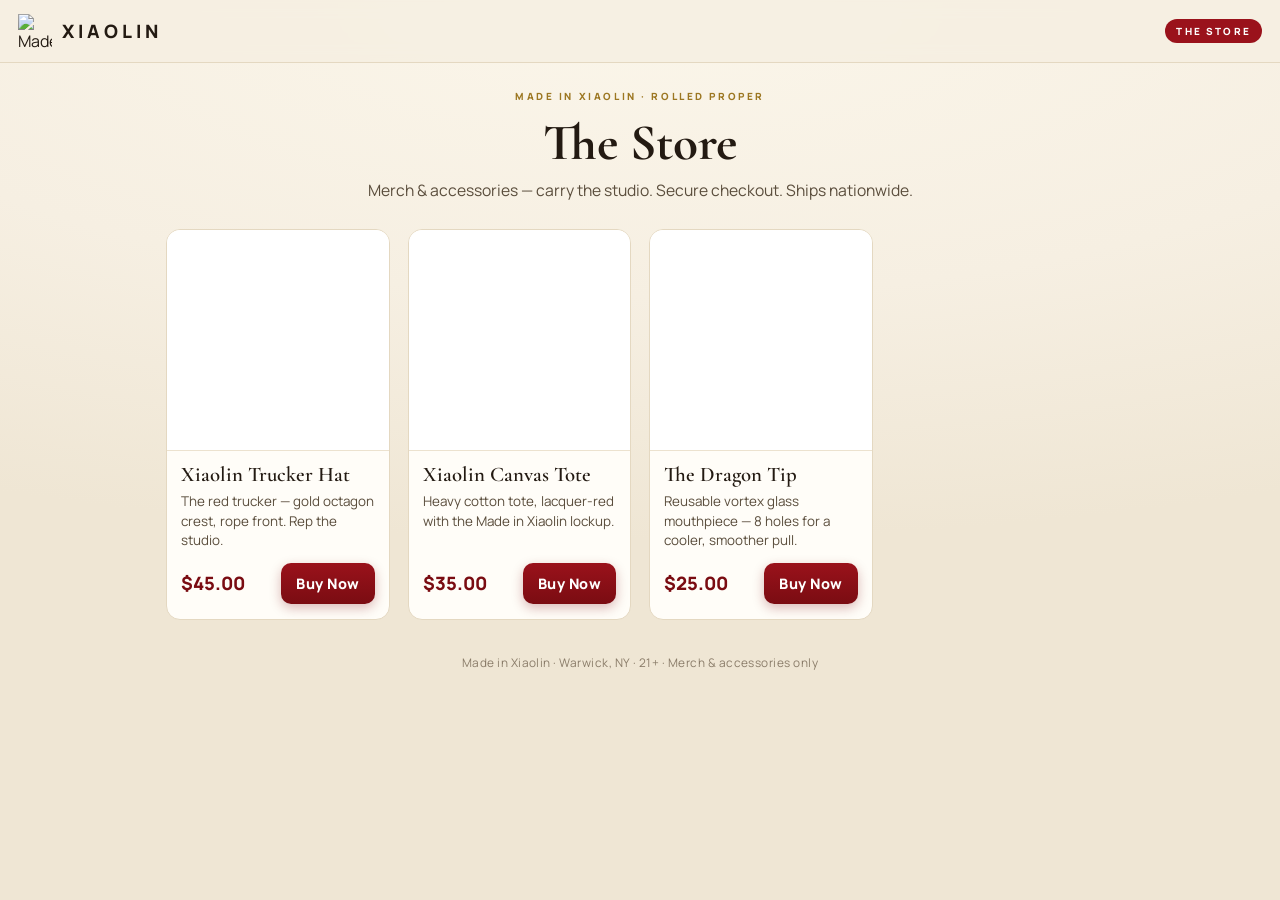
==== store/index.html @ 14940326 "Add the Xiaolin Store at /store + hub tile - store/ : storefront (image/price/desc/Buy Now), Echelon" ====
<!doctype html>
<html lang="en">
<head>
<meta charset="utf-8">
<meta name="viewport" content="width=device-width, initial-scale=1, viewport-fit=cover">
<title>Made in Xiaolin — Store</title>
<meta name="description" content="The Made in Xiaolin store — merch & accessories. Rolled Proper.">
<meta name="theme-color" content="#7a0c12">
<meta property="og:title" content="Made in Xiaolin — Store">
<meta property="og:description" content="Merch & accessories. Rolled Proper.">
<meta property="og:url" content="https://xiaolin.cannacrypted.com/store/">
<link rel="preconnect" href="https://fonts.googleapis.com">
<link rel="preconnect" href="https://fonts.gstatic.com" crossorigin>
<link href="https://fonts.googleapis.com/css2?family=Cormorant+Garamond:wght@500;600;700&family=Manrope:wght@400;500;600;700;800&display=swap" rel="stylesheet">
<link rel="stylesheet" href="store.css">
</head>
<body>
<header class="topbar">
  <a class="brand" href="/store/">
    <img src="https://xiaolinbudtender.cannacrypted.com/img/xiaolin-logo.png" alt="Made in Xiaolin">
    <span class="nm">XIAOLIN</span>
  </a>
  <span class="tag">The Store</span>
</header>

<main id="shop">
  <div class="hero">
    <div class="kicker">Made in Xiaolin · Rolled Proper</div>
    <h1>The Store</h1>
    <p class="sub">Merch &amp; accessories — carry the studio. Secure checkout. Ships nationwide.</p>
  </div>
  <div id="grid" class="grid"><div class="loading">Loading the store…</div></div>
</main>

<div class="foot">Made in Xiaolin · Warwick, NY · 21+ · Merch &amp; accessories only</div>

<!-- checkout overlay -->
<div id="checkout" class="overlay hidden">
  <div class="sheet">
    <button class="x" onclick="closeCheckout()" aria-label="Close">✕</button>
    <div id="co-body"></div>
  </div>
</div>

<script src="store.js"></script>
</body>
</html>
---- store/store.css ----
:root{
  --parch:#f6efe2; --parch-2:#efe6d4; --ink:#231a12; --ink-soft:#5a4d3c; --mute:#8a7c69;
  --red:#9a121b; --red-deep:#7a0c12; --gold:#c79a3a; --gold-deep:#9c7722; --gold-soft:#e3c987;
  --card:#fffdf8; --line:#e4d8c1; --line-soft:#ece2cf; --good:#2e7d4f;
  --serif:"Cormorant Garamond",Georgia,serif; --sans:"Manrope",system-ui,sans-serif;
}
*{box-sizing:border-box}
html{-webkit-text-size-adjust:100%}
body{margin:0;font-family:var(--sans);color:var(--ink);
  background:radial-gradient(120% 60% at 50% 0%, #fbf6ea 0%, var(--parch) 55%, var(--parch-2) 100%);
  min-height:100dvh;padding-bottom:env(safe-area-inset-bottom)}
img{max-width:100%}
a{color:inherit}

.topbar{display:flex;align-items:center;justify-content:space-between;gap:12px;
  padding:14px 18px;border-bottom:1px solid var(--line);position:sticky;top:0;z-index:5;
  background:rgba(246,239,226,.92);backdrop-filter:blur(8px)}
.brand{display:flex;align-items:center;gap:10px;text-decoration:none}
.brand img{width:34px;height:34px;object-fit:contain}
.brand .nm{font-weight:800;letter-spacing:.22em;font-size:1.15rem;color:var(--ink)}
.topbar .tag{font-size:.62rem;letter-spacing:.22em;text-transform:uppercase;font-weight:800;
  color:#fff;background:var(--red);padding:5px 11px;border-radius:100px}

.hero{max-width:980px;margin:0 auto;padding:26px 18px 8px;text-align:center}
.hero .kicker{font-size:.62rem;letter-spacing:.26em;text-transform:uppercase;font-weight:800;color:var(--gold-deep)}
.hero h1{font-family:var(--serif);font-weight:700;font-size:clamp(2.2rem,8vw,3.2rem);margin:.18em 0 .1em}
.hero .sub{color:var(--ink-soft);max-width:560px;margin:0 auto;font-size:.98rem;line-height:1.5}

.grid{max-width:980px;margin:18px auto 8px;padding:0 16px;display:grid;
  grid-template-columns:repeat(auto-fill,minmax(220px,1fr));gap:18px}
.loading{grid-column:1/-1;text-align:center;color:var(--mute);padding:40px 0}
.card{background:var(--card);border:1px solid var(--line);border-radius:14px;overflow:hidden;
  display:flex;flex-direction:column;transition:transform .15s,box-shadow .15s}
.card:hover{transform:translateY(-3px);box-shadow:0 12px 28px rgba(122,12,18,.12)}
.card .pic{aspect-ratio:1/1;background:#fff;display:flex;align-items:center;justify-content:center;
  border-bottom:1px solid var(--line-soft);padding:14px}
.card .pic img{width:100%;height:100%;object-fit:contain;filter:drop-shadow(0 6px 14px rgba(90,8,14,.16))}
.card .body{padding:13px 14px 15px;display:flex;flex-direction:column;flex:1}
.card .nm{font-family:var(--serif);font-size:1.3rem;font-weight:600;line-height:1.1}
.card .desc{color:var(--ink-soft);font-size:.84rem;line-height:1.45;margin:5px 0 12px;flex:1}
.card .row{display:flex;align-items:center;justify-content:space-between;gap:10px}
.card .price{font-weight:800;font-size:1.15rem;color:var(--red-deep)}
.btn{font-family:var(--sans);font-weight:800;letter-spacing:.03em;border:0;border-radius:10px;
  cursor:pointer;padding:11px 15px;font-size:.9rem;background:linear-gradient(180deg,var(--red),var(--red-deep));
  color:#fff;box-shadow:0 4px 12px rgba(122,12,18,.28);transition:transform .12s,box-shadow .12s}
.btn:hover{transform:translateY(-1px);box-shadow:0 7px 18px rgba(122,12,18,.34)}
.btn:active{transform:translateY(0)}
.btn:disabled{opacity:.5;cursor:not-allowed;transform:none}
.btn.gold{background:linear-gradient(180deg,#e7c265,var(--gold-deep));color:#2a1d00;box-shadow:0 4px 12px rgba(156,119,34,.3)}
.btn.ghost{background:transparent;color:var(--ink-soft);box-shadow:none;border:1px solid var(--line)}
.btn.block{width:100%}
.sold{font-size:.74rem;color:var(--mute);font-weight:700;text-transform:uppercase;letter-spacing:.1em}

.foot{text-align:center;color:var(--mute);font-size:.74rem;padding:26px 16px 30px;letter-spacing:.04em}

/* checkout overlay */
.overlay{position:fixed;inset:0;z-index:50;background:rgba(35,26,18,.55);backdrop-filter:blur(3px);
  display:flex;align-items:flex-end;justify-content:center}
.overlay.hidden{display:none}
.sheet{background:var(--parch);width:100%;max-width:480px;max-height:94dvh;overflow-y:auto;
  border-radius:18px 18px 0 0;padding:22px 20px calc(26px + env(safe-area-inset-bottom));position:relative;
  box-shadow:0 -10px 40px rgba(0,0,0,.3)}
@media(min-width:520px){.overlay{align-items:center}.sheet{border-radius:18px}}
.sheet .x{position:absolute;top:12px;right:12px;border:0;background:transparent;font-size:1.2rem;
  color:var(--mute);cursor:pointer;line-height:1}
.co-head{display:flex;gap:13px;align-items:center;margin-bottom:6px;padding-right:24px}
.co-head img{width:60px;height:60px;object-fit:contain;background:#fff;border-radius:10px;border:1px solid var(--line-soft);padding:6px}
.co-head .nm{font-family:var(--serif);font-size:1.4rem;font-weight:600;line-height:1.05}
.co-head .price{color:var(--red-deep);font-weight:800}
.co-total{display:flex;justify-content:space-between;align-items:baseline;margin:14px 0 4px;
  padding-top:12px;border-top:1px solid var(--line);font-weight:800}
.co-total .big{font-size:1.4rem;color:var(--red-deep)}
.qtyrow{display:flex;align-items:center;gap:10px;margin:10px 0}
.qtyrow .qbtn{width:34px;height:34px;border-radius:8px;border:1px solid var(--line);background:#fff;font-size:1.1rem;cursor:pointer}
.qtyrow b{min-width:24px;text-align:center}
.flbl{display:block;font-size:.66rem;letter-spacing:.14em;text-transform:uppercase;font-weight:800;
  color:var(--gold-deep);margin:12px 0 4px}
.fld{width:100%;padding:12px 13px;border:1px solid var(--line);border-radius:10px;background:#fff;
  font-size:1rem;font-family:var(--sans);color:var(--ink)}
.fld:focus{outline:0;border-color:var(--red);box-shadow:0 0 0 3px rgba(154,18,27,.12)}
.two{display:flex;gap:10px}.two>*{flex:1}
.sec-h{font-family:var(--serif);font-size:1.15rem;font-weight:700;margin:18px 0 2px;color:var(--ink)}
.pci{display:flex;align-items:center;gap:6px;color:var(--mute);font-size:.72rem;margin-top:6px}
.err{background:#fbe9e9;border:1px solid #e7b7b7;color:#9a121b;border-radius:10px;padding:10px 12px;
  font-size:.86rem;margin:12px 0;display:none}
.err.show{display:block}
.note{font-size:.72rem;color:var(--mute);margin-top:10px;line-height:1.45}
.sandbox-chip{display:inline-block;background:#3a2c10;color:var(--gold-soft);font-size:.6rem;font-weight:800;
  letter-spacing:.12em;text-transform:uppercase;padding:3px 8px;border-radius:100px;margin-left:8px}
.done{text-align:center;padding:14px 6px}
.done .check{width:64px;height:64px;border-radius:50%;background:var(--good);color:#fff;font-size:2rem;
  display:flex;align-items:center;justify-content:center;margin:6px auto 14px}
.done h2{font-family:var(--serif);font-size:1.8rem;margin:0 0 6px}
.spin{display:inline-block;width:15px;height:15px;border:2px solid rgba(255,255,255,.5);
  border-top-color:#fff;border-radius:50%;animation:sp .7s linear infinite;vertical-align:-2px;margin-right:7px}
@keyframes sp{to{transform:rotate(360deg)}}
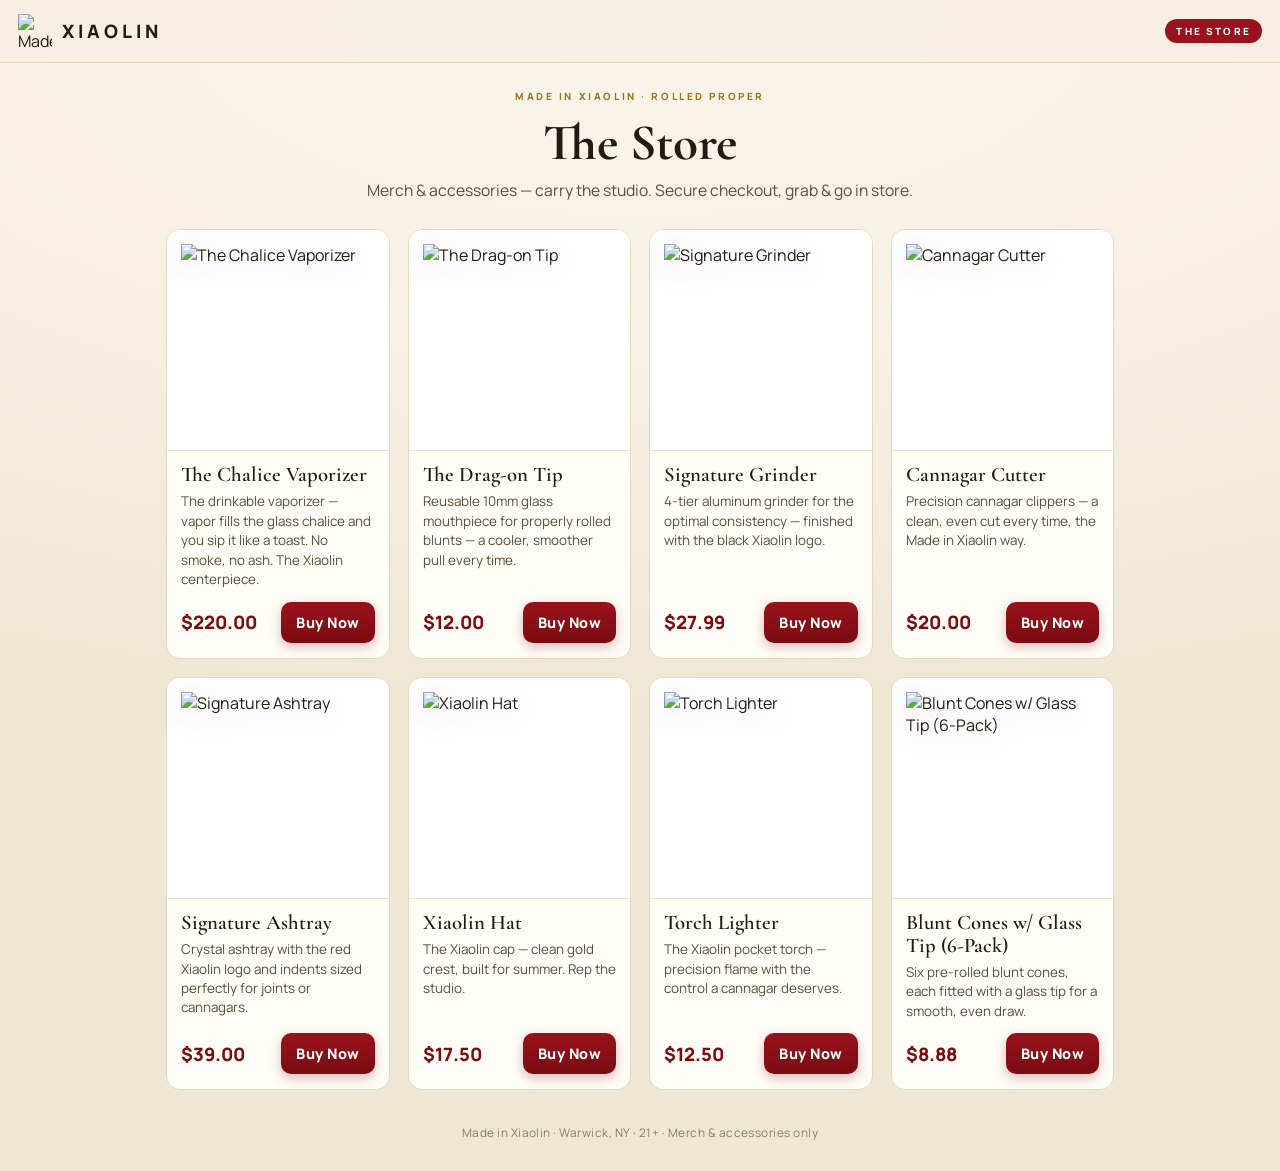
==== commit 03ce5655: "Store: grab-and-go checkout, purchase notifications, favicons - Checkout: removed shipping (in-store" ====
--- a/store/index.html
+++ b/store/index.html
@@ -6,6 +6,8 @@
 <title>Made in Xiaolin — Store</title>
 <meta name="description" content="The Made in Xiaolin store — merch & accessories. Rolled Proper.">
 <meta name="theme-color" content="#7a0c12">
+<link rel="icon" href="/img/xiaolin-logo.png">
+<link rel="apple-touch-icon" href="/img/xiaolin-logo.png">
 <meta property="og:title" content="Made in Xiaolin — Store">
 <meta property="og:description" content="Merch & accessories. Rolled Proper.">
 <meta property="og:url" content="https://xiaolin.cannacrypted.com/store/">
@@ -27,7 +29,7 @@
   <div class="hero">
     <div class="kicker">Made in Xiaolin · Rolled Proper</div>
     <h1>The Store</h1>
-    <p class="sub">Merch &amp; accessories — carry the studio. Secure checkout. Ships nationwide.</p>
+    <p class="sub">Merch &amp; accessories — carry the studio. Secure checkout, grab &amp; go in store.</p>
   </div>
   <div id="grid" class="grid"><div class="loading">Loading the store…</div></div>
 </main>
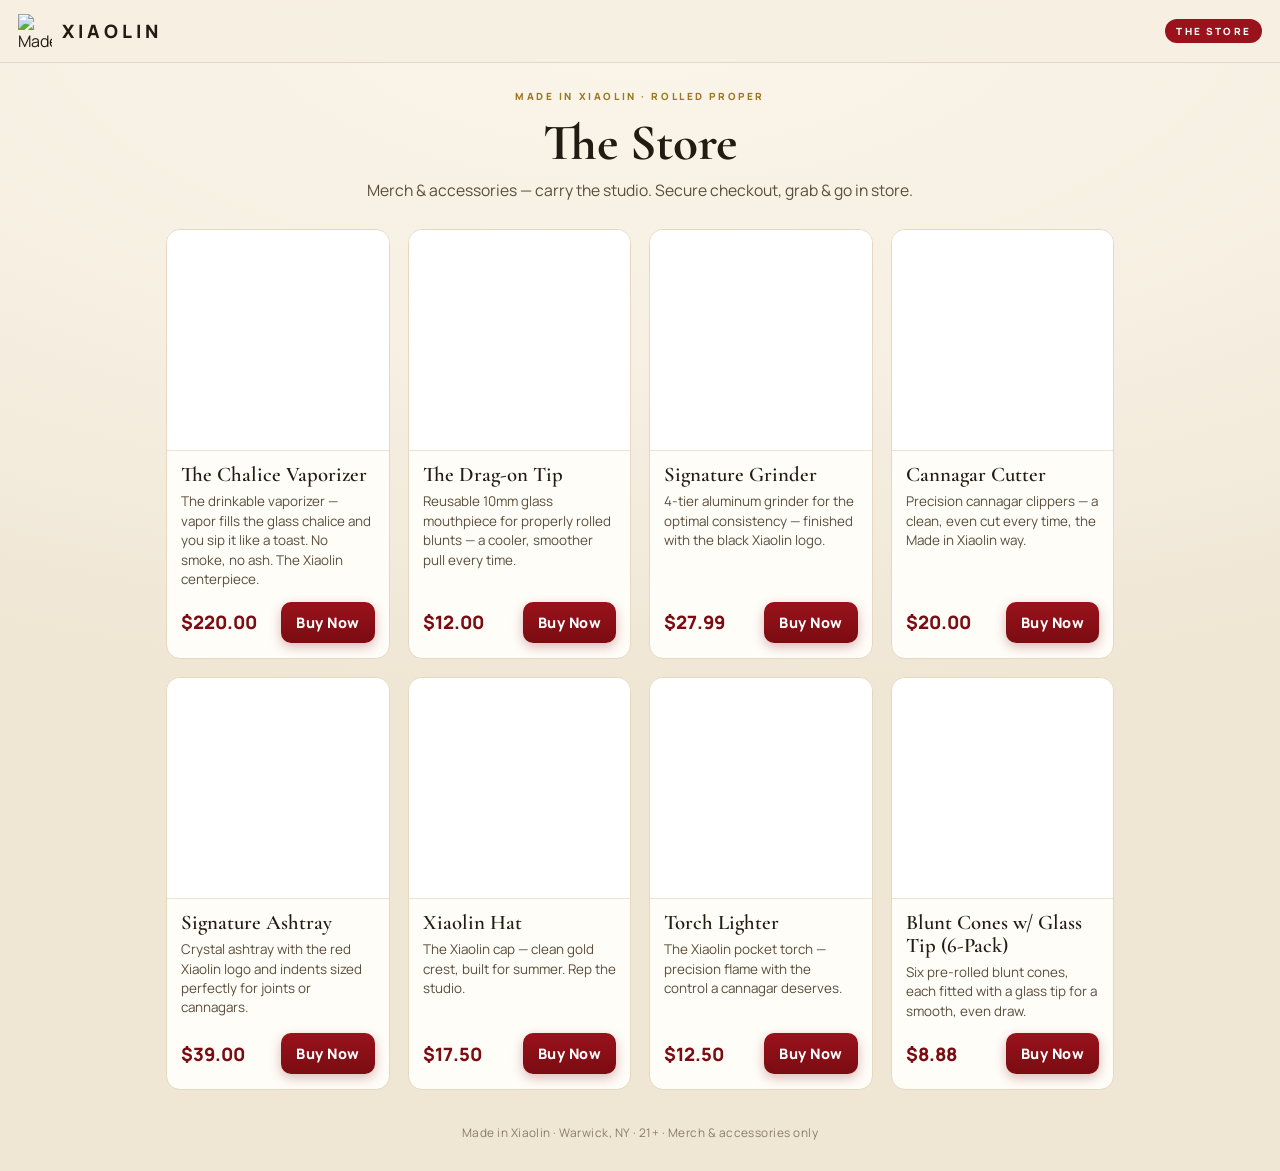
==== commit e9e22667: "Point store/hub image + Academy links to thcxiaolin.cannacrypted.com" ====
--- a/store/index.html
+++ b/store/index.html
@@ -19,7 +19,7 @@
 <body>
 <header class="topbar">
   <a class="brand" href="/store/">
-    <img src="https://xiaolinbudtender.cannacrypted.com/img/xiaolin-logo.png" alt="Made in Xiaolin">
+    <img src="https://thcxiaolin.cannacrypted.com/img/xiaolin-logo.png" alt="Made in Xiaolin">
     <span class="nm">XIAOLIN</span>
   </a>
   <span class="tag">The Store</span>
